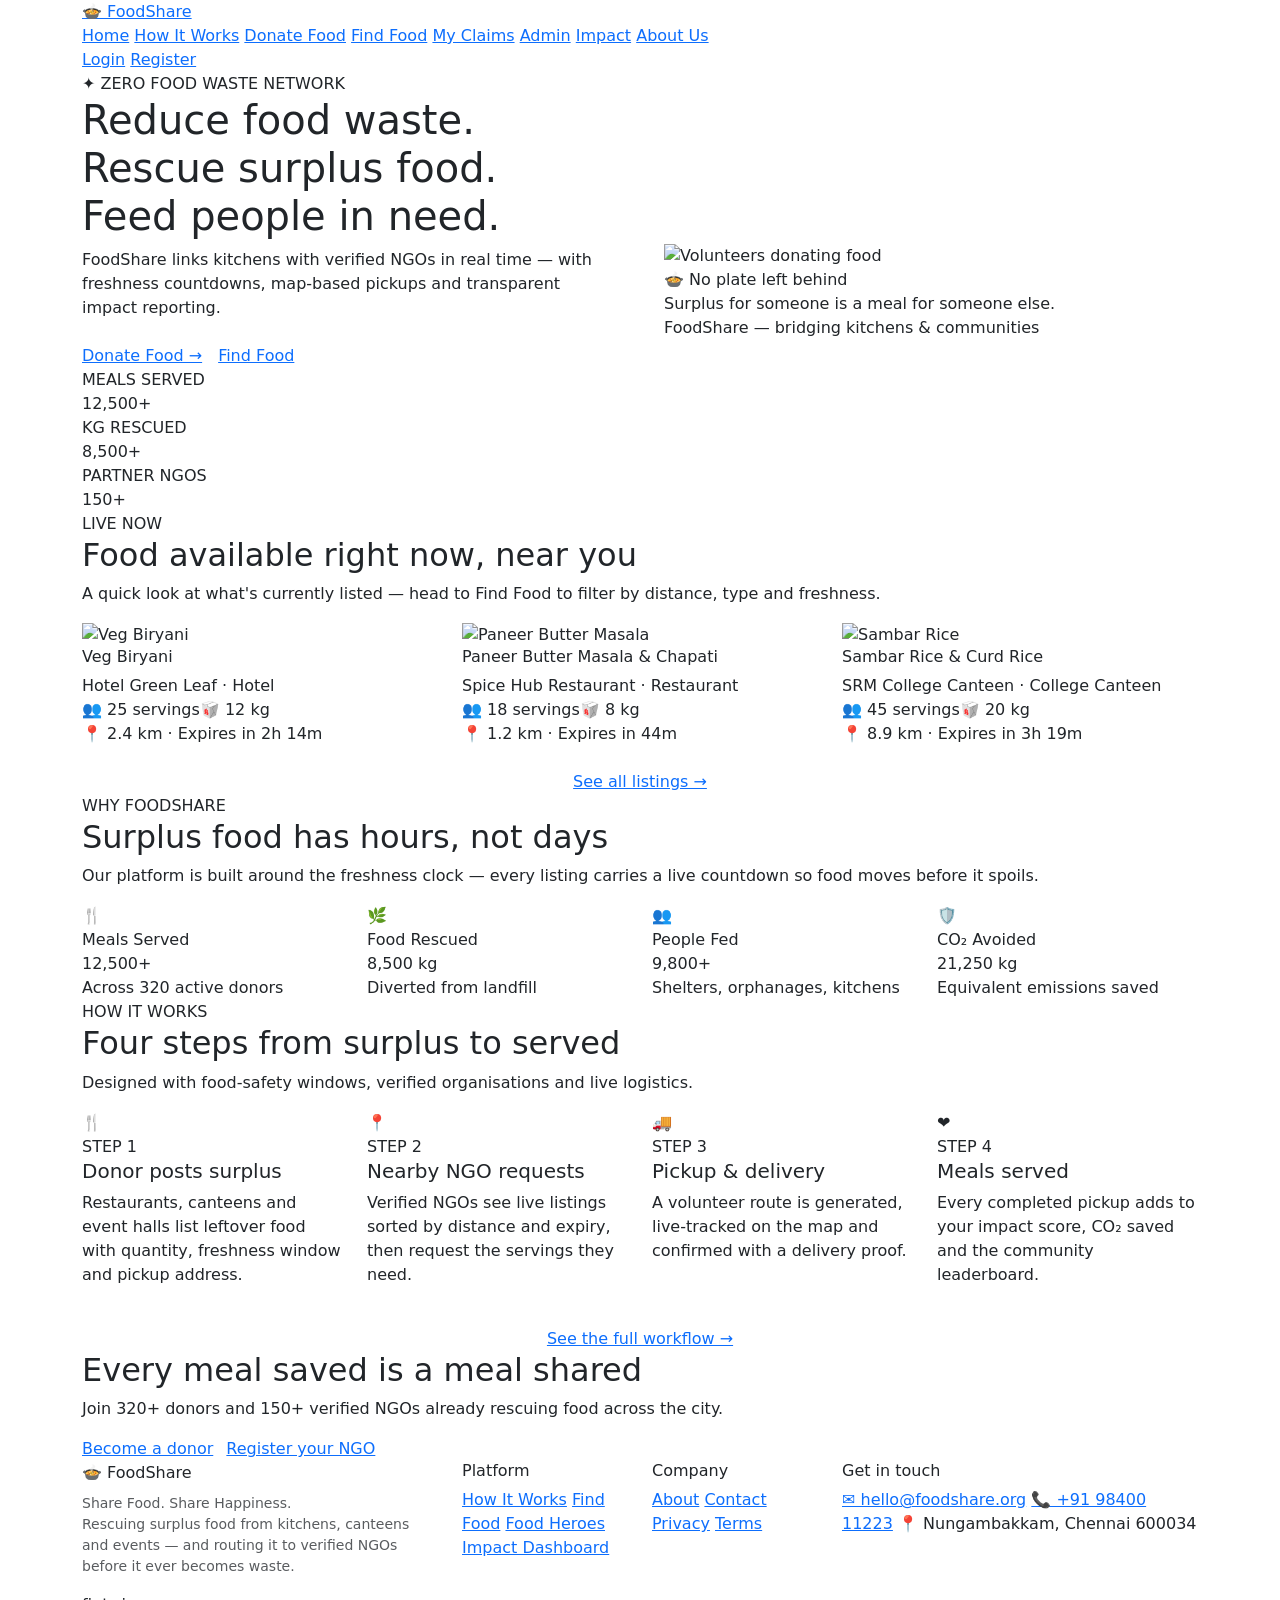
==== index.html @ 67fdd127 "Add files via upload" ====
<!DOCTYPE html>
<html lang="en">
<head>
<meta charset="UTF-8">
<meta name="viewport" content="width=device-width, initial-scale=1.0">
<title>FoodShare — Reduce Food Waste, Feed People</title>
<link href="https://cdn.jsdelivr.net/npm/bootstrap@5.3.3/dist/css/bootstrap.min.css" rel="stylesheet">
<link rel="stylesheet" href="css/style.css">
</head>
<body>

<!-- Navbar -->
<nav class="navbar-fs">
  <div class="container nav-inner">
    <a href="index.html" class="brand"><span class="brand-icon">🍲</span> FoodShare</a>
    <div class="nav-links">
      <a href="index.html" class="active">Home</a>
      <a href="how-it-works.html">How It Works</a>
      <a href="donate-food.html">Donate Food</a>
      <a href="find-food.html">Find Food</a>
      <a href="my-claims.html">My Claims</a>
      <a href="admin.html">Admin</a>
      <a href="impact.html">Impact</a>
      <a href="about.html">About Us</a>
    </div>
    <div class="nav-auth" id="navAuthSlot">
      <a href="login.html" class="login-link">Login</a>
      <a href="register.html" class="btn-fs-primary">Register</a>
    </div>
  </div>
</nav>
<section class="hero-fs">
  <div class="container">
    <div class="row align-items-center g-5">
      <div class="col-lg-6">
        <span class="badge-pill">✦ ZERO FOOD WASTE NETWORK</span>
        <h1>Reduce food waste.<br><span class="accent">Rescue surplus food.</span><br>Feed people in need.</h1>
        <p class="lead-fs">FoodShare links kitchens with verified NGOs in real time — with freshness countdowns, map-based pickups and transparent impact reporting.</p>
        <div class="d-flex gap-3 mt-4">
          <a href="donate-food.html" class="btn-fs-primary">Donate Food →</a>
          <a href="find-food.html" class="btn-fs-outline">Find Food</a>
        </div>
        <div class="stat-row">
          <div><div class="stat-label">MEALS SERVED</div><div class="stat-value">12,500+</div></div>
          <div><div class="stat-label">KG RESCUED</div><div class="stat-value">8,500+</div></div>
          <div><div class="stat-label">PARTNER NGOS</div><div class="stat-value">150+</div></div>
        </div>
      </div>
      <div class="col-lg-6">
        <div class="hero-img-wrap">
          <img src="https://thumbs.dreamstime.com/b/friends-having-dinner-top-view-four-people-together-sitting-rustic-wooden-table-60343221.jpg" alt="Volunteers donating food">
          <div class="floating-card">
            <div class="live-tag">🍲 No plate left behind</div>
            <div class="live-title">Surplus for someone is a meal for someone else.</div>
            <div class="live-sub">FoodShare — bridging kitchens & communities</div>
          </div>
        </div>
      </div>
    </div>
  </div>
</section>

<!-- Live Now preview -->
<section class="section-fs">
  <div class="container">
    <div class="section-head">
      <span class="badge-pill">LIVE NOW</span>
      <h2>Food available right now, near you</h2>
      <p>A quick look at what's currently listed — head to Find Food to filter by distance, type and freshness.</p>
    </div>
    <div class="row g-4" id="liveNowGrid">
      <div class="col-md-4 food-col">
        <div class="food-card">
          <img src="https://images.unsplash.com/photo-1563379091339-03246963d96c?q=80&w=600" alt="Veg Biryani">
          <div class="fc-body">
            <h6>Veg Biryani</h6>
            <div class="fc-sub">Hotel Green Leaf · Hotel</div>
            <div class="fc-meta"><span>👥 25 servings</span><span>🥡 12 kg</span></div>
            <div class="fc-expiry">📍 2.4 km · Expires in 2h 14m</div>
          </div>
        </div>
      </div>
      <div class="col-md-4 food-col">
        <div class="food-card">
          <img src="https://images.unsplash.com/photo-1601050690597-df0568f70950?q=80&w=600" alt="Paneer Butter Masala">
          <div class="fc-body">
            <h6>Paneer Butter Masala & Chapati</h6>
            <div class="fc-sub">Spice Hub Restaurant · Restaurant</div>
            <div class="fc-meta"><span>👥 18 servings</span><span>🥡 8 kg</span></div>
            <div class="fc-expiry">📍 1.2 km · Expires in 44m</div>
          </div>
        </div>
      </div>
      <div class="col-md-4 food-col">
        <div class="food-card">
          <img src="https://images.unsplash.com/photo-1596797038530-2c107229654b?q=80&w=600" alt="Sambar Rice">
          <div class="fc-body">
            <h6>Sambar Rice & Curd Rice</h6>
            <div class="fc-sub">SRM College Canteen · College Canteen</div>
            <div class="fc-meta"><span>👥 45 servings</span><span>🥡 20 kg</span></div>
            <div class="fc-expiry">📍 8.9 km · Expires in 3h 19m</div>
          </div>
        </div>
      </div>
    </div>
    <div class="text-center mt-4">
      <a href="find-food.html" class="btn-fs-outline">See all listings →</a>
    </div>
  </div>
</section>

<!-- Why FoodShare -->
<section class="section-fs">
  <div class="container">
    <div class="section-head">
      <span class="badge-pill">WHY FOODSHARE</span>
      <h2>Surplus food has hours, not days</h2>
      <p>Our platform is built around the freshness clock — every listing carries a live countdown so food moves before it spoils.</p>
    </div>
    <div class="row g-4">
      <div class="col-md-3 col-6">
        <div class="card-fs">
          <div class="icon-circle">🍴</div>
          <div class="stat-label-sm">Meals Served</div>
          <div class="stat-num">12,500+</div>
          <div class="stat-sub">Across 320 active donors</div>
        </div>
      </div>
      <div class="col-md-3 col-6">
        <div class="card-fs">
          <div class="icon-circle">🌿</div>
          <div class="stat-label-sm">Food Rescued</div>
          <div class="stat-num">8,500 kg</div>
          <div class="stat-sub">Diverted from landfill</div>
        </div>
      </div>
      <div class="col-md-3 col-6">
        <div class="card-fs">
          <div class="icon-circle">👥</div>
          <div class="stat-label-sm">People Fed</div>
          <div class="stat-num">9,800+</div>
          <div class="stat-sub">Shelters, orphanages, kitchens</div>
        </div>
      </div>
      <div class="col-md-3 col-6">
        <div class="card-fs">
          <div class="icon-circle">🛡️</div>
          <div class="stat-label-sm">CO₂ Avoided</div>
          <div class="stat-num">21,250 kg</div>
          <div class="stat-sub">Equivalent emissions saved</div>
        </div>
      </div>
    </div>
  </div>
</section>

<!-- How it works preview -->
<section class="section-fs" style="background:var(--green-bg);">
  <div class="container">
    <div class="section-head">
      <span class="badge-pill">HOW IT WORKS</span>
      <h2>Four steps from surplus to served</h2>
      <p>Designed with food-safety windows, verified organisations and live logistics.</p>
    </div>
    <div class="row g-4">
      <div class="col-md-3 col-6">
        <div class="step-card">
          <div class="step-icon">🍴</div>
          <div class="step-tag">STEP 1</div>
          <h5>Donor posts surplus</h5>
          <p>Restaurants, canteens and event halls list leftover food with quantity, freshness window and pickup address.</p>
        </div>
      </div>
      <div class="col-md-3 col-6">
        <div class="step-card">
          <div class="step-icon">📍</div>
          <div class="step-tag">STEP 2</div>
          <h5>Nearby NGO requests</h5>
          <p>Verified NGOs see live listings sorted by distance and expiry, then request the servings they need.</p>
        </div>
      </div>
      <div class="col-md-3 col-6">
        <div class="step-card">
          <div class="step-icon">🚚</div>
          <div class="step-tag">STEP 3</div>
          <h5>Pickup & delivery</h5>
          <p>A volunteer route is generated, live-tracked on the map and confirmed with a delivery proof.</p>
        </div>
      </div>
      <div class="col-md-3 col-6">
        <div class="step-card">
          <div class="step-icon">❤️</div>
          <div class="step-tag">STEP 4</div>
          <h5>Meals served</h5>
          <p>Every completed pickup adds to your impact score, CO₂ saved and the community leaderboard.</p>
        </div>
      </div>
    </div>
    <div class="text-center mt-4">
      <a href="how-it-works.html" class="btn-fs-outline">See the full workflow →</a>
    </div>
  </div>
</section>

<!-- CTA -->
<section class="section-fs">
  <div class="container">
    <div class="cta-banner">
      <h2>Every meal saved is a meal shared</h2>
      <p>Join 320+ donors and 150+ verified NGOs already rescuing food across the city.</p>
      <a href="register.html" class="btn-cta-light me-2">Become a donor</a>
      <a href="register.html" class="btn-cta-outline">Register your NGO</a>
    </div>
  </div>
</section>

<!-- Footer -->
<footer class="footer-fs">
  <div class="container">
    <div class="row g-4">
      <div class="col-md-4">
        <div class="brand mb-2"><span class="brand-icon">🍲</span> FoodShare</div>
        <p class="text-muted small">Share Food. Share Happiness.<br>Rescuing surplus food from kitchens, canteens and events — and routing it to verified NGOs before it ever becomes waste.</p>
        <span class="social-circle">f</span><span class="social-circle">ig</span><span class="social-circle">tw</span><span class="social-circle">in</span>
      </div>
      <div class="col-md-2 col-6">
        <h6>Platform</h6>
        <a href="how-it-works.html">How It Works</a>
        <a href="find-food.html">Find Food</a>
        <a href="impact.html#heroes">Food Heroes</a>
        <a href="impact.html">Impact Dashboard</a>
      </div>
      <div class="col-md-2 col-6">
        <h6>Company</h6>
        <a href="about.html">About</a>
        <a href="about.html#contact">Contact</a>
        <a href="about.html#privacy">Privacy</a>
        <a href="about.html#terms">Terms</a>
      </div>
      <div class="col-md-4">
        <h6>Get in touch</h6>
        <a href="mailto:hello@foodshare.org">✉ hello@foodshare.org</a>
        <a href="tel:+919840011223">📞 +91 98400 11223</a>
        <a>📍 Nungambakkam, Chennai 600034</a>
      </div>
    </div>
  </div>
</footer>

<script src="https://cdn.jsdelivr.net/npm/bootstrap@5.3.3/dist/js/bootstrap.bundle.min.js"></script>
<script src="js/main.js"></script>
</body>
</html>
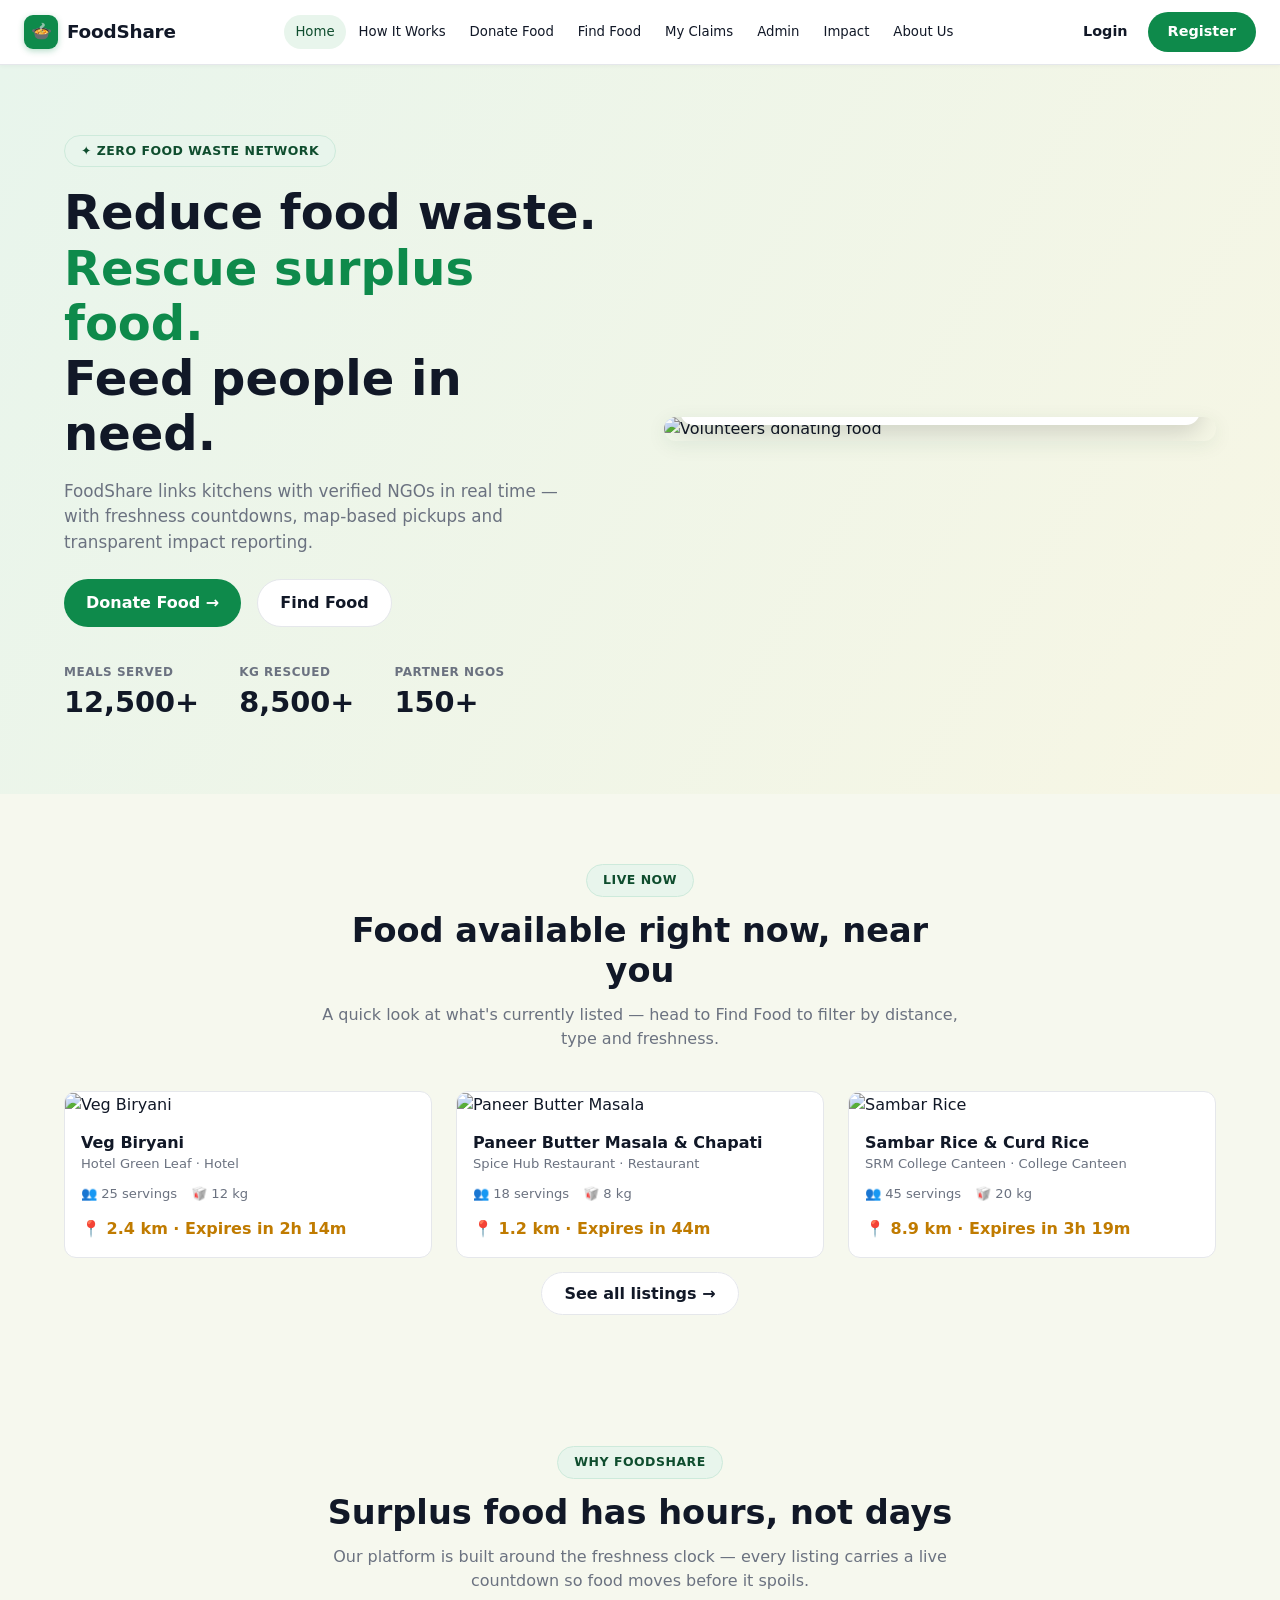
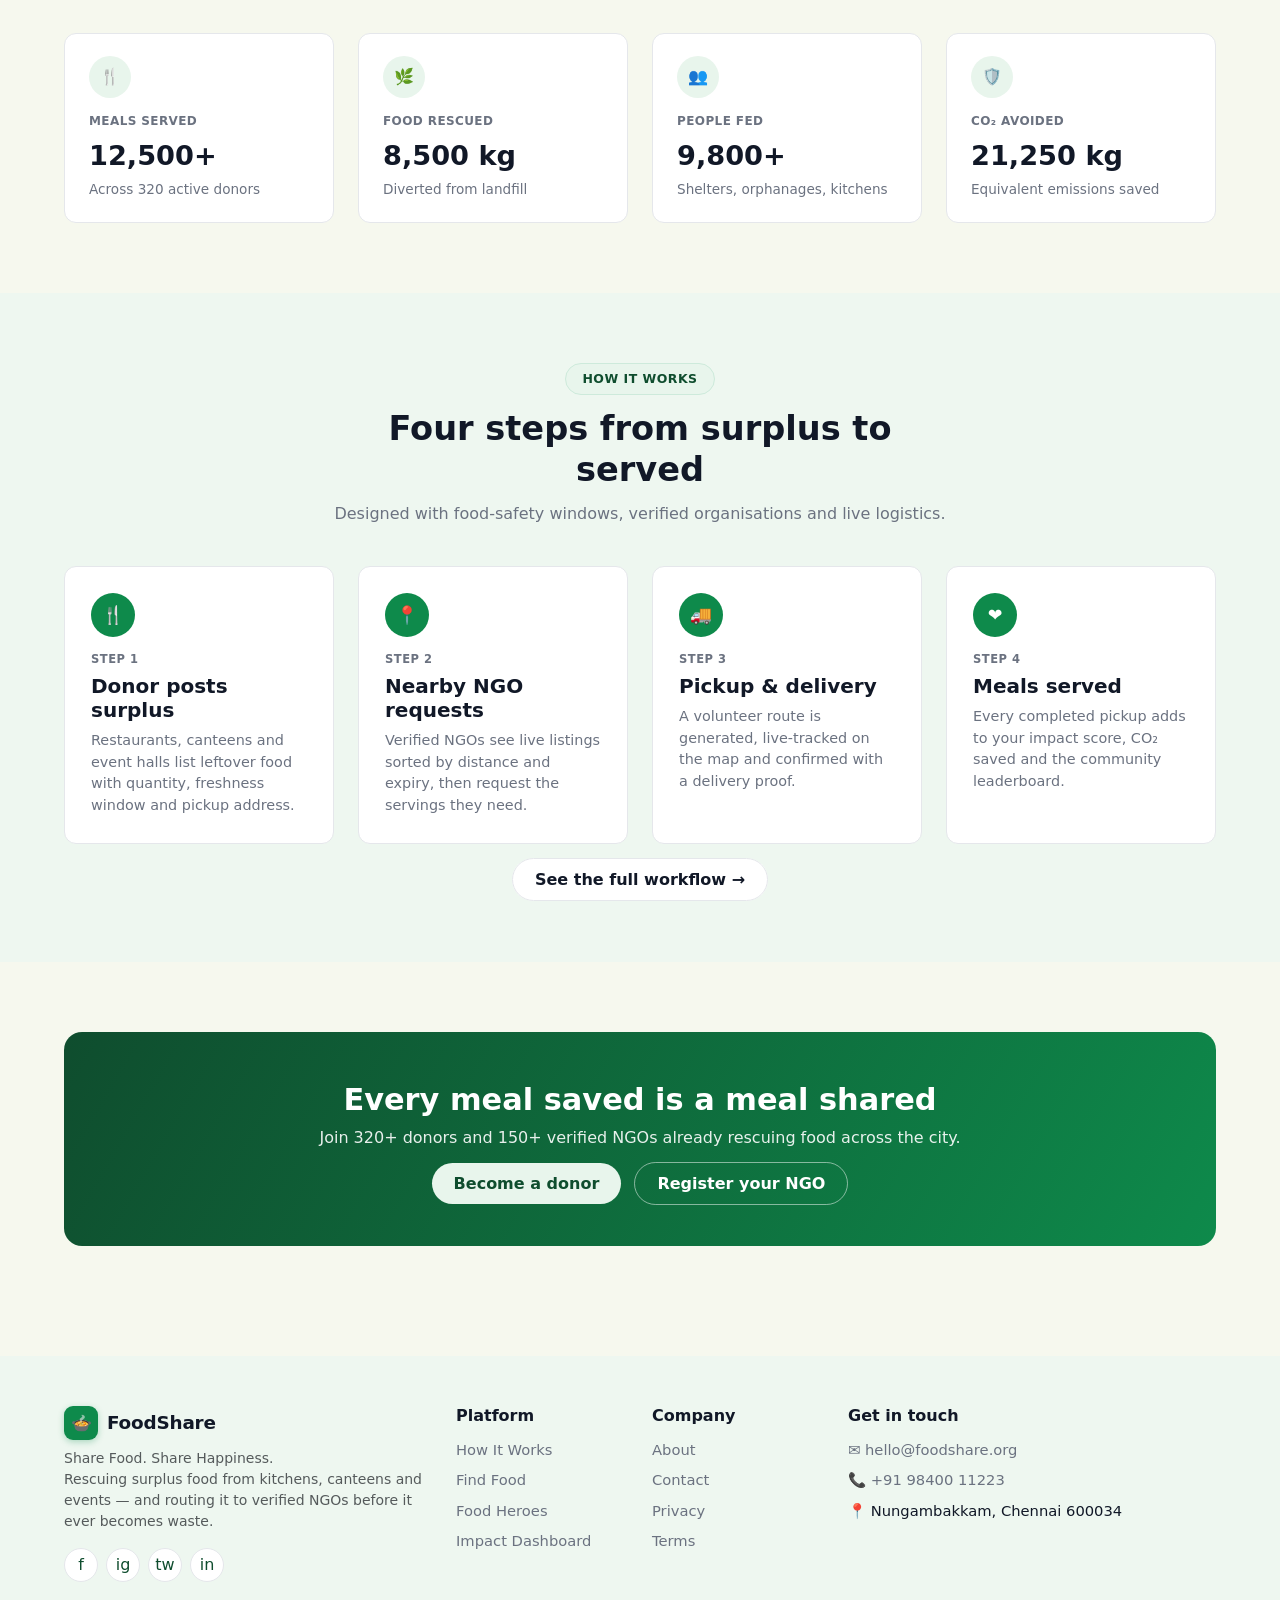
==== commit a8332b9c: "Update index.html" ====
--- a/index.html
+++ b/index.html
@@ -5,7 +5,7 @@
 <meta name="viewport" content="width=device-width, initial-scale=1.0">
 <title>FoodShare — Reduce Food Waste, Feed People</title>
 <link href="https://cdn.jsdelivr.net/npm/bootstrap@5.3.3/dist/css/bootstrap.min.css" rel="stylesheet">
-<link rel="stylesheet" href="css/style.css">
+<link rel="stylesheet" href="style.css">
 </head>
 <body>
 
--- a/style.css
+++ b/style.css
@@ -0,0 +1,726 @@
+/* ===== FoodShare — Shared Stylesheet ===== */
+:root {
+  --green-dark: #0f4d2e;
+  --green: #0e8a4b;
+  --green-mid: #12995a;
+  --green-light: #e8f5ec;
+  --green-bg: #eef7f0;
+  --cream: #f6f8ee;
+  --text-dark: #111827;
+  --text-muted: #6b7280;
+  --border: #e5e7eb;
+  --white: #ffffff;
+  --radius-lg: 18px;
+  --radius-md: 12px;
+  --shadow: 0 4px 20px rgba(15, 77, 46, .08);
+}
+
+* {
+  box-sizing: border-box;
+}
+
+body {
+  font-family: 'Segoe UI', system-ui, -apple-system, Arial, sans-serif;
+  color: var(--text-dark);
+  background: var(--cream);
+  margin: 0;
+}
+
+a {
+  text-decoration: none;
+  color: inherit;
+}
+
+.container {
+  max-width: 1200px;
+  margin: 0 auto;
+  padding: 0 24px;
+}
+
+/* ---------- Navbar ---------- */
+.navbar-fs {
+  background: var(--white);
+  border-bottom: 1px solid var(--border);
+  box-shadow: 0 1px 4px rgba(15, 23, 42, .04);
+  padding: 12px 0;
+  position: sticky;
+  top: 0;
+  z-index: 1000;
+}
+
+.navbar-fs .container {
+  max-width: 1320px;
+}
+
+.navbar-fs .nav-inner {
+  display: flex;
+  align-items: center;
+  justify-content: space-between;
+  gap: 16px;
+  flex-wrap: nowrap;
+}
+
+.brand {
+  display: flex;
+  align-items: center;
+  gap: 9px;
+  font-weight: 700;
+  font-size: 1.15rem;
+  color: var(--text-dark);
+  flex-shrink: 0;
+  letter-spacing: -.2px;
+}
+
+.brand-icon {
+  width: 34px;
+  height: 34px;
+  background: var(--green);
+  border-radius: 9px;
+  display: flex;
+  align-items: center;
+  justify-content: center;
+  color: #fff;
+  font-size: 1.05rem;
+  flex-shrink: 0;
+  box-shadow: 0 2px 6px rgba(14, 138, 75, .3);
+}
+
+.nav-links {
+  display: flex;
+  gap: 2px;
+  align-items: center;
+  flex: 1;
+  justify-content: center;
+  flex-wrap: nowrap;
+}
+
+.nav-links a {
+  padding: 7px 11px;
+  border-radius: 20px;
+  color: var(--text-dark);
+  font-weight: 500;
+  font-size: .83rem;
+  white-space: nowrap;
+  transition: .15s;
+}
+
+.nav-links a.active,
+.nav-links a:hover {
+  background: var(--green-light);
+  color: var(--green-dark);
+}
+
+.nav-auth {
+  display: flex;
+  align-items: center;
+  gap: 10px;
+  flex-shrink: 0;
+}
+
+.nav-auth a.login-link {
+  font-weight: 600;
+  color: var(--text-dark);
+  font-size: .9rem;
+  padding: 8px 10px;
+  border-radius: 20px;
+  transition: .15s;
+}
+
+.nav-auth a.login-link:hover {
+  background: var(--green-light);
+  color: var(--green-dark);
+}
+
+.nav-auth a.btn-fs-primary {
+  padding: 9px 20px;
+  font-size: .9rem;
+}
+
+/* ---------- Buttons ---------- */
+.btn-fs-primary {
+  background: var(--green);
+  color: #fff;
+  border: none;
+  border-radius: 24px;
+  padding: 11px 22px;
+  font-weight: 600;
+  transition: .2s;
+  display: inline-flex;
+  align-items: center;
+  gap: 8px;
+}
+
+.btn-fs-primary:hover {
+  background: var(--green-dark);
+  color: #fff;
+}
+
+.btn-fs-outline {
+  background: #fff;
+  color: var(--text-dark);
+  border: 1px solid var(--border);
+  border-radius: 24px;
+  padding: 11px 22px;
+  font-weight: 600;
+  transition: .2s;
+}
+
+.btn-fs-outline:hover {
+  border-color: var(--green);
+  color: var(--green-dark);
+}
+
+.fdm-delivery-opt {
+  padding: 10px 12px;
+  font-size: .85rem;
+}
+
+.fdm-delivery-opt.selected {
+  background: var(--green);
+  color: #fff;
+  border-color: var(--green);
+}
+
+.btn-fs-dark {
+  background: var(--green-dark);
+  color: #fff;
+  border: none;
+  border-radius: 24px;
+  padding: 11px 24px;
+  font-weight: 600;
+}
+
+/* ---------- Hero ---------- */
+.hero-fs {
+  background: linear-gradient(120deg, var(--green-light) 0%, #f7f6e4 100%);
+  padding: 70px 0;
+}
+
+.badge-pill {
+  display: inline-flex;
+  align-items: center;
+  gap: 6px;
+  background: var(--green-light);
+  color: var(--green-dark);
+  padding: 6px 16px;
+  border-radius: 20px;
+  font-size: .78rem;
+  font-weight: 700;
+  letter-spacing: .5px;
+  border: 1px solid #cdeadb;
+}
+
+.hero-fs h1 {
+  font-size: 3rem;
+  font-weight: 800;
+  line-height: 1.15;
+  margin: 18px 0;
+}
+
+.hero-fs h1 .accent {
+  color: var(--green);
+}
+
+.hero-fs p.lead-fs {
+  color: var(--text-muted);
+  font-size: 1.05rem;
+  max-width: 520px;
+}
+
+.stat-row {
+  display: flex;
+  gap: 40px;
+  margin-top: 36px;
+}
+
+.stat-row .stat-label {
+  font-size: .75rem;
+  color: var(--text-muted);
+  letter-spacing: .5px;
+  font-weight: 600;
+}
+
+.stat-row .stat-value {
+  font-size: 1.8rem;
+  font-weight: 800;
+}
+
+.hero-img-wrap {
+  position: relative;
+  border-radius: var(--radius-lg);
+  overflow: hidden;
+  box-shadow: var(--shadow);
+}
+
+.hero-img-wrap img {
+  width: 100%;
+  display: block;
+}
+
+.floating-card {
+  position: absolute;
+  bottom: 16px;
+  left: 16px;
+  right: 16px;
+  background: #fff;
+  border-radius: 14px;
+  padding: 14px 18px;
+  box-shadow: 0 8px 24px rgba(0, 0, 0, .15);
+}
+
+.floating-card .live-tag {
+  color: var(--green);
+  font-size: .78rem;
+  font-weight: 600;
+  display: flex;
+  align-items: center;
+  gap: 6px;
+}
+
+.floating-card .live-title {
+  font-weight: 700;
+  margin: 4px 0 0;
+}
+
+.floating-card .live-sub {
+  color: var(--text-muted);
+  font-size: .85rem;
+}
+
+/* ---------- Section headers ---------- */
+.section-fs {
+  padding: 70px 0;
+}
+
+.section-head {
+  text-align: center;
+  max-width: 640px;
+  margin: 0 auto 40px;
+}
+
+.section-head h2 {
+  font-size: 2.1rem;
+  font-weight: 800;
+  margin: 14px 0 12px;
+}
+
+.section-head p {
+  color: var(--text-muted);
+}
+
+/* ---------- Stat / Info cards ---------- */
+.card-fs {
+  background: #fff;
+  border: 1px solid var(--border);
+  border-radius: var(--radius-md);
+  padding: 22px 24px;
+  height: 100%;
+}
+
+.card-fs .icon-circle {
+  width: 42px;
+  height: 42px;
+  border-radius: 50%;
+  display: flex;
+  align-items: center;
+  justify-content: center;
+  background: var(--green-light);
+  color: var(--green);
+  margin-bottom: 14px;
+}
+
+.card-fs .stat-num {
+  font-size: 1.7rem;
+  font-weight: 800;
+  margin: 6px 0 2px;
+}
+
+.card-fs .stat-label-sm {
+  font-size: .75rem;
+  color: var(--text-muted);
+  text-transform: uppercase;
+  letter-spacing: .4px;
+  font-weight: 600;
+}
+
+.card-fs .stat-sub {
+  font-size: .85rem;
+  color: var(--text-muted);
+}
+
+.step-card {
+  background: #fff;
+  border: 1px solid var(--border);
+  border-radius: var(--radius-md);
+  padding: 26px;
+  text-align: left;
+  height: 100%;
+}
+
+.step-icon {
+  width: 44px;
+  height: 44px;
+  border-radius: 50%;
+  background: var(--green);
+  color: #fff;
+  display: flex;
+  align-items: center;
+  justify-content: center;
+  margin-bottom: 14px;
+  font-size: 1.1rem;
+}
+
+.step-tag {
+  font-size: .72rem;
+  color: var(--text-muted);
+  font-weight: 700;
+  letter-spacing: .5px;
+}
+
+.step-card h5 {
+  font-weight: 700;
+  margin: 6px 0 8px;
+}
+
+.step-card p {
+  color: var(--text-muted);
+  font-size: .9rem;
+  margin: 0;
+}
+
+/* ---------- CTA banner ---------- */
+.cta-banner {
+  background: linear-gradient(120deg, var(--green-dark), var(--green));
+  border-radius: var(--radius-lg);
+  padding: 50px 30px;
+  text-align: center;
+  color: #fff;
+}
+
+.cta-banner h2 {
+  font-weight: 800;
+  font-size: 1.9rem;
+}
+
+.cta-banner p {
+  opacity: .9;
+  margin-bottom: 22px;
+}
+
+.btn-cta-light {
+  background: var(--green-light);
+  color: var(--green-dark);
+  border: none;
+  border-radius: 24px;
+  padding: 11px 22px;
+  font-weight: 700;
+}
+
+.btn-cta-outline {
+  background: transparent;
+  color: #fff;
+  border: 1px solid rgba(255, 255, 255, .5);
+  border-radius: 24px;
+  padding: 11px 22px;
+  font-weight: 700;
+}
+
+/* ---------- Footer ---------- */
+footer.footer-fs {
+  background: var(--green-bg);
+  padding: 50px 0 20px;
+  margin-top: 40px;
+}
+
+footer.footer-fs h6 {
+  font-weight: 700;
+  margin-bottom: 14px;
+}
+
+footer.footer-fs a {
+  color: var(--text-muted);
+  display: block;
+  margin-bottom: 8px;
+  font-size: .92rem;
+}
+
+footer.footer-fs a:hover {
+  color: var(--green-dark);
+}
+
+.footer-bottom-info {
+  background: #fff;
+  border: 1px solid var(--border);
+  border-radius: var(--radius-md);
+  padding: 20px 24px;
+  margin-bottom: 24px;
+}
+
+.social-circle {
+  width: 34px;
+  height: 34px;
+  border-radius: 50%;
+  background: #fff;
+  border: 1px solid var(--border);
+  display: inline-flex;
+  align-items: center;
+  justify-content: center;
+  margin-right: 8px;
+  color: var(--green-dark);
+}
+
+/* ---------- Find Food page ---------- */
+.filter-bar {
+  background: #fff;
+  border: 1px solid var(--border);
+  border-radius: var(--radius-md);
+  padding: 22px;
+  box-shadow: var(--shadow);
+}
+
+.filter-pill {
+  border: 1px solid var(--border);
+  background: #fff;
+  border-radius: 20px;
+  padding: 6px 16px;
+  font-size: .85rem;
+  font-weight: 500;
+  color: var(--text-dark);
+  margin-right: 8px;
+  margin-bottom: 8px;
+  display: inline-block;
+}
+
+.filter-pill.active {
+  background: var(--green-dark);
+  color: #fff;
+  border-color: var(--green-dark);
+}
+
+.filter-pill.active.soft {
+  background: var(--green-light);
+  color: var(--green-dark);
+  border-color: var(--green);
+}
+
+.food-card {
+  background: #fff;
+  border: 1px solid var(--border);
+  border-radius: var(--radius-md);
+  overflow: hidden;
+  height: 100%;
+  transition: opacity .25s ease;
+}
+
+.food-card img {
+  width: 100%;
+  height: 170px;
+  object-fit: cover;
+}
+
+.food-card .fc-body {
+  padding: 16px;
+}
+
+.food-card h6 {
+  font-weight: 700;
+  margin-bottom: 2px;
+}
+
+.food-card .fc-sub {
+  color: var(--text-muted);
+  font-size: .82rem;
+  margin-bottom: 10px;
+}
+
+.food-card .fc-meta {
+  display: flex;
+  gap: 14px;
+  font-size: .82rem;
+  color: var(--text-muted);
+  margin-bottom: 14px;
+}
+
+.food-card .fc-expiry {
+  color: #c07b00;
+  font-weight: 600;
+}
+
+/* ---------- Auth pages ---------- */
+.auth-split {
+  min-height: 100vh;
+  display: flex;
+}
+
+.auth-left {
+  flex: 1;
+  background: linear-gradient(180deg, rgba(10, 40, 25, .15), rgba(10, 40, 25, .75)), url('https://images.unsplash.com/photo-1547592180-85f173990554?q=80&w=1200') center/cover;
+  color: #fff;
+  display: flex;
+  align-items: flex-end;
+  padding: 40px;
+  min-height: 400px;
+}
+
+.auth-right {
+  flex: 1;
+  display: flex;
+  align-items: center;
+  justify-content: center;
+  padding: 40px;
+}
+
+.auth-box {
+  width: 100%;
+  max-width: 420px;
+}
+
+.role-toggle {
+  display: inline-flex;
+  background: var(--green-light);
+  border-radius: 24px;
+  padding: 4px;
+  margin-bottom: 26px;
+}
+
+.role-toggle button {
+  border: none;
+  background: transparent;
+  padding: 8px 22px;
+  border-radius: 20px;
+  font-weight: 600;
+  color: var(--text-muted);
+}
+
+.role-toggle button.active {
+  background: var(--green-dark);
+  color: #fff;
+}
+
+.role-card {
+  border: 1px solid var(--border);
+  border-radius: 12px;
+  padding: 14px;
+  text-align: left;
+  cursor: pointer;
+  background: #fff;
+}
+
+.role-card.selected {
+  border-color: var(--green);
+  background: var(--green-light);
+}
+
+.role-card small {
+  color: var(--text-muted);
+  display: block;
+  font-size: .78rem;
+}
+
+.form-label-fs {
+  font-weight: 600;
+  font-size: .9rem;
+  margin-bottom: 6px;
+}
+
+.form-control-fs {
+  border: 1px solid var(--border);
+  border-radius: 10px;
+  padding: 11px 14px;
+  width: 100%;
+}
+
+/* ---------- Utility ---------- */
+.text-green {
+  color: var(--green);
+}
+
+.bg-green-light {
+  background: var(--green-light);
+}
+
+@media(max-width:900px) {
+  .auth-split {
+    flex-direction: column;
+  }
+
+  .auth-left {
+    min-height: 220px;
+  }
+
+  .hero-fs h1 {
+    font-size: 2.1rem;
+  }
+
+  .nav-links {
+    display: none;
+  }
+
+  .stat-row {
+    flex-wrap: wrap;
+    gap: 20px;
+  }
+}
+
+/* ---------- Order tracking (My Claims) ---------- */
+.track-row {
+  display: flex;
+  align-items: center;
+  margin: 16px 0 8px;
+  flex-wrap: wrap;
+}
+
+.track-step {
+  display: flex;
+  flex-direction: column;
+  align-items: center;
+  text-align: center;
+  width: 90px;
+}
+
+.track-icon {
+  width: 38px;
+  height: 38px;
+  border-radius: 50%;
+  display: flex;
+  align-items: center;
+  justify-content: center;
+  background: #f1f1f1;
+  font-size: 1rem;
+  border: 2px solid var(--border);
+}
+
+.track-label {
+  font-size: .72rem;
+  margin-top: 6px;
+  color: var(--text-muted);
+  font-weight: 600;
+}
+
+.track-done .track-icon {
+  background: var(--green);
+  border-color: var(--green);
+  color: #fff;
+}
+
+.track-done .track-label {
+  color: var(--green-dark);
+}
+
+.track-current .track-icon {
+  background: #fff;
+  border-color: var(--green);
+  box-shadow: 0 0 0 4px var(--green-light);
+}
+
+.track-current .track-label {
+  color: var(--text-dark);
+}
+
+.track-connector {
+  flex: 1;
+  height: 2px;
+  background: var(--border);
+  min-width: 20px;
+  margin-top: -24px;
+}
